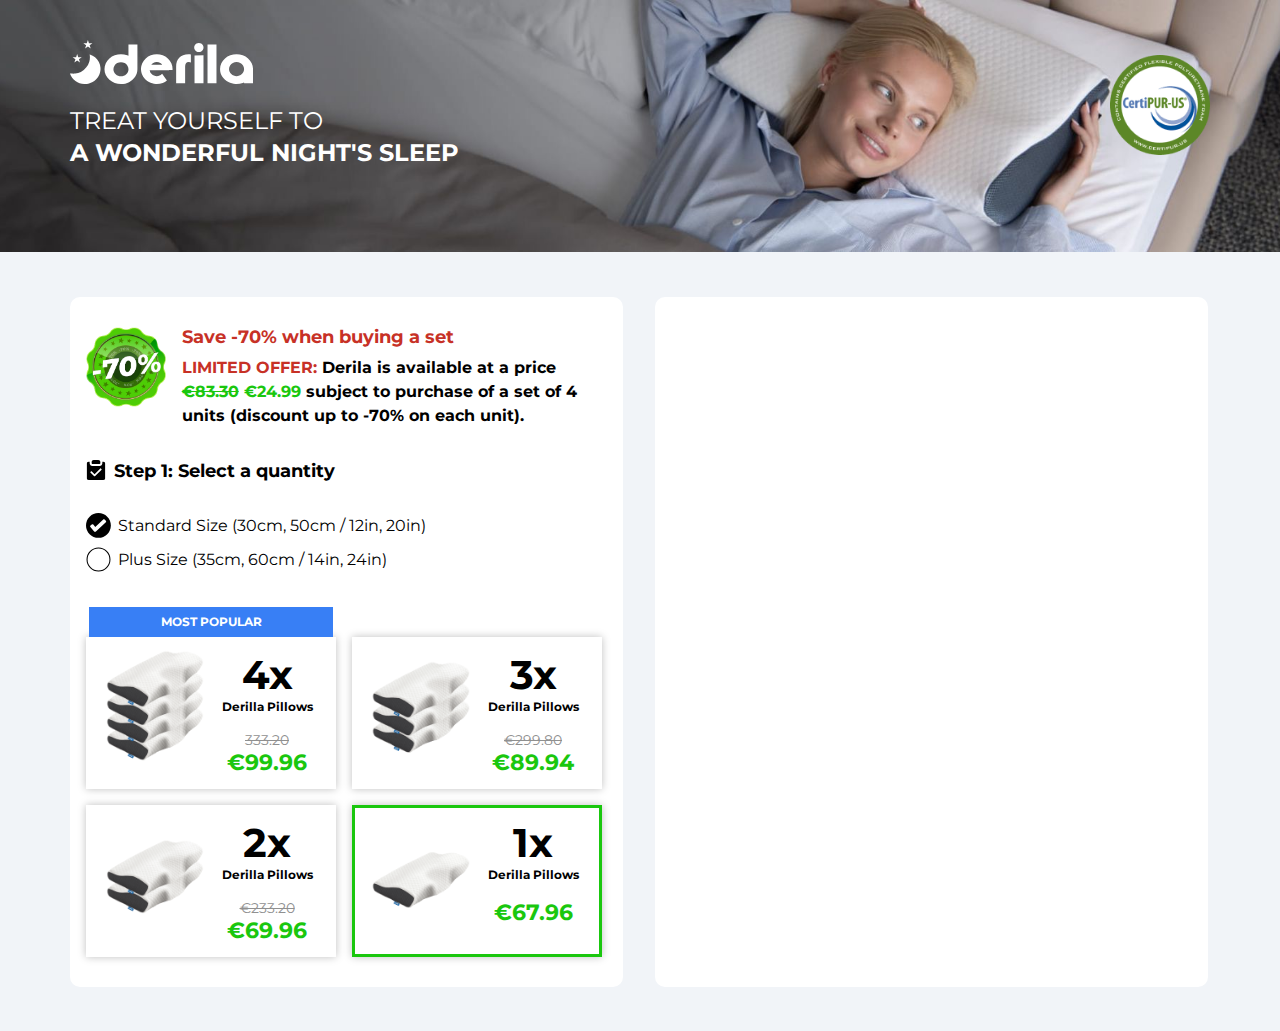
==== payment.html @ ef1ba7e4 "payment page" ====
<!DOCTYPE html>
<html lang="en">
  <head>
    <meta charset="UTF-8" />
    <meta name="viewport" content="width=device-width, initial-scale=1.0" />

    <link
      href="https://fonts.googleapis.com/css2?family=Montserrat:ital,wght@0,100..900;1,100..900&display=swap"
      rel="stylesheet"
    />
    <link rel="stylesheet" href="styles/styles.css" />
    <link rel="stylesheet" href="styles/payment.css" />

    <title>Payment</title>
  </head>
  <body>
    <header>
      <div class="container">
        <div class="payment-header">
          <div class="left">
            <a href="/"><img src="img/logo-white.svg" alt="" /></a>
            <div>TREAT YOURSELF TO</div>
            <div><strong>A WONDERFUL NIGHT'S SLEEP </strong></div>
          </div>
          <div class="right">
            <img src="img/payment/badge.png" alt="" width="100" height="100" />
          </div>
        </div>
      </div>
    </header>

    <main>
      <div class="container">
        <div class="left">
          <div class="discount">
            <img
              src="img/payment/discount-badge.png"
              alt=""
              width="80"
              height="80"
            />
            <div>
              <h4 class="text-red">Save -70% when buying a set</h4>
              <div>
                <span class="text-red">LIMITED OFFER:</span> Derila is available
                at a price
                <span class="text-green"><s>€83.30</s> €24.99</span> subject to
                purchase of a set of 4 units (discount up to -70% on each unit).
              </div>
            </div>
          </div>

          <form class="payment-form">
            <div class="step">
              <img src="img/payment/select.svg" alt="" width="20" height="20" />
              Step 1: Select a quantity
            </div>
            <div class="choose-size">
              <input type="radio" name="size" id="size1" checked />
              <label for="size1">Standard Size (30cm, 50cm / 12in, 20in)</label>
              <input type="radio" name="size" id="size2" />
              <label for="size2">Plus Size (35cm, 60cm / 14in, 24in)</label>
            </div>

            <div class="choose-qty">
              <input type="radio" name="qty" id="qty4" />
              <label for="qty4" class="qty-item">
                <div class="popular">Most popular</div>
                <img src="img/payment/4.png" alt="" />
                <div>
                  <div class="qty">4x</div>
                  <div class="name">Derilla Pillows</div>
                  <div class="old-price"><s>333.20</s></div>
                  <div class="price">€99.96</div>
                </div>
              </label>
              <input type="radio" name="qty" id="qty3" />
              <label for="qty3" class="qty-item">
                <img src="img/payment/3.png" alt="" />
                <div>
                  <div class="qty">3x</div>
                  <div class="name">Derilla Pillows</div>
                  <div class="old-price"><s>€299.80</s></div>
                  <div class="price">€89.94</div>
                </div>
              </label>
              <input type="radio" name="qty" id="qty2" />
              <label for="qty2" class="qty-item">
                <img src="img/payment/2.png" alt="" />
                <div>
                  <div class="qty">2x</div>
                  <div class="name">Derilla Pillows</div>
                  <div class="old-price"><s>€233.20</s></div>
                  <div class="price">€69.96</div>
                </div>
              </label>
              <input type="radio" name="qty" id="qty1" checked />
              <label for="qty1" class="qty-item">
                <img src="img/payment/1.png" alt="" />
                <div>
                  <div class="qty">1x</div>
                  <div class="name">Derilla Pillows</div>
                  <div class="price">€67.96</div>
                </div>
              </label>
            </div>
          </form>
        </div>
        <div class="right"></div>
      </div>
    </main>
  </body>
</html>
---- styles/styles.css ----
*{box-sizing:border-box}html,body{margin:0;padding:0;box-sizing:content-box}body{font-family:"Montserrat",sans-serif;font-optical-sizing:auto;font-weight:400;font-style:normal;overflow-x:hidden;padding:0 0 44px}.container{width:100%;margin-right:auto;margin-left:auto;padding:0 40px;max-width:1220px}h1{font-size:3rem;line-height:1.17;margin:0}h2{font-size:3rem;line-height:1.17;margin:0}h3{font-size:2rem;line-height:1.17;margin:0}h4{font-size:1.175rem;line-height:1.17;margin:0}.cta-btn{display:inline-block;font-size:1.5rem;font-weight:700;padding:.5rem 2.5rem;background-color:#4277f0;border-radius:.375rem;color:#fff;text-decoration:none;transition:all ease 200ms;text-align:center}.cta-btn:hover{transform:scale(1.05)}.cta-btn-small{padding:.5rem 3rem;font-size:1rem}.text-center{text-align:center}.header{background:#fff;padding:16px 40px 13px}.header .container{display:flex;justify-content:space-between;align-items:center}.header .logo img{width:150px;height:40px}.header .right{display:flex;align-items:center;gap:2rem}.header .flag img{width:32px}.header nav ul{list-style:none;display:flex;gap:18px}.header nav ul a{color:#000;text-decoration:none;text-transform:uppercase}.header nav ul li:last-child a{font-weight:700;text-decoration:underline}.header button{border:none;background:none}.section-1{background:url(../img/section-1/bg.jpg) center no-repeat;background-size:cover;height:800px;position:relative;z-index:2}.section-1 .cta{color:#fff;padding:5rem 0;font-weight:700;text-align:center;max-width:700px;margin:0 -40px}.section-1 .cta .stars{max-width:150px}.section-1 .cta h1{margin:.375rem 0 1.375rem}.section-1 .cta .cta-text-sm{font-size:.875rem;line-height:1.2rem}.section-1 .cta .cta-text-md{font-size:2rem}.section-1 .cta .cta-text-lg{font-size:6rem;line-height:6.2rem}.section-1 .cta .cta-btn-wrapper{display:inline-block;margin:2rem 0 1.375rem}.section-1 .channels{margin:2.725rem 0 0;padding:0 12px;color:#fff}.section-1 .channels .channels-images{display:flex;gap:1.25rem;justify-content:space-between;align-items:center}.section-1 .channels .channels-images img{max-width:128px;max-height:60px}.section-1 .channels p{margin:2.725rem auto;text-align:center}.section-2{text-align:center;padding:3.5rem;overflow:hidden}.section-2 h1,.section-2 p,.section-2 .lists{position:relative;z-index:2}.section-2 p{margin:1.5rem 0;line-height:1.5rem}.section-2 .video-wrapper{height:400px}.section-2 .video-container{width:100%;height:100%}.section-2 .video{margin:-1.5rem 0 0;position:relative;z-index:1;width:100%;height:100%;transform:scale(2.5)}.section-2 .lists{margin:1.2rem auto 0;display:flex;gap:2rem;justify-content:space-between;align-items:start;text-align:left;max-width:940px}.section-2 .lists>div{width:33.3%}.section-2 .lists ul{padding:0 0 0 1rem;line-height:1.4rem}.cta-fixed-block{position:relative;z-index:10;height:47px}.cta-fixed-block .scrollable{background:#f2f2f2;padding:.875rem 0}.cta-fixed-block .scrollable.fixed{position:fixed;z-index:10;top:0;width:100%;max-width:2000px}.cta-fixed-block .container{display:flex;gap:3rem;justify-content:space-between;align-items:center}.cta-fixed-block .logo-stars{display:flex;gap:1.825rem;align-items:center}.cta-fixed-block .logo img{width:150px;height:40px}.cta-fixed-block .stars{max-width:150px}.section-3{position:relative;z-index:2;background:url(../img/section-3/bg.jpg) center no-repeat;background-size:cover;color:#fff;padding:5rem 0}.section-3 .container{padding:0;max-width:1250px}.section-3 .opinion{width:46%;margin-left:51.5%}.section-3 .opinion h1{margin:0 0 1.875rem}.section-3 .opinion p{line-height:1.5rem;margin:0}.section-3 .link-wrapper{display:flex;align-items:center;gap:2rem}.section-3 .link-wrapper a{color:#fff;font-weight:700;text-decoration:none;text-transform:uppercase;border:1px solid #fff;border-radius:10px;padding:1rem .825rem}.section-3 .link-wrapper img{max-width:140px}.section-4{padding:5.125rem 0 5rem}.section-4 h1{text-align:center}.section-4 .no-pain{position:relative;display:grid;grid-template-columns:46% 48.5%;gap:2rem;justify-content:space-between;align-items:center;margin:2.375rem 0 0}.section-4 .no-pain>div{position:relative;z-index:2}.section-4 .no-pain .bg-number{max-width:350px;position:absolute;z-index:1;top:0;left:-11%}.section-4 .no-pain h2{margin:0 0 1.5rem;max-width:500px}.section-4 .no-pain p{margin:0 0 1.5rem;line-height:1.5rem}.section-4 .no-pain img{max-width:100%;height:auto}.section-5{position:relative;z-index:2;background:url(../img/section-5/bg.jpg) center no-repeat;background-size:cover;padding:4.875rem 0 0}.section-5 .sleep-score{position:relative;display:grid;gap:2rem;grid-template-columns:55% 45%}.section-5 .sleep-score .bg-number{max-width:350px;position:absolute;z-index:1;top:0;left:-11%}.section-5 .sleep-score .text{align-self:center}.section-5 .sleep-score .text h2{max-width:400px;margin:2rem 0}.section-5 .sleep-score .text p{max-width:550px;margin:0 0 2rem;line-height:1.5rem}.section-5 .phone{position:relative;max-width:421px}.section-5 .phone .score{position:absolute;top:34.5%;left:50%;transform:translateX(-53%);font-size:5rem;font-weight:700;color:#fff}.section-5 .phone img{display:block;max-width:421px}.section-6{padding:2.5rem 0 1.625rem}.section-6 h2{text-align:center;margin:0 0 2.5rem}.section-6 .pillows{position:relative;display:grid;grid-template-columns:50% 50%;gap:1.5rem}.section-6 .pillows .bg-number{max-width:350px;position:absolute;z-index:1;top:0;left:-11%}.section-6 .pillows h4{margin:1rem 0 0}.section-6 .pillows p{line-height:1.5rem}.section-6 .pillows img{max-width:97%;height:auto}.section-7{padding:2.5rem 0 4.325rem;background-color:#f2f2f2}.section-7 .positions{position:relative}.section-7 .positions .bg-number{max-width:350px;position:absolute;z-index:1;top:0;right:-5.5%}.section-7 .positions .grid{display:flex;justify-content:space-between;gap:5.475rem;align-items:center}.section-7 .positions .grid .photos{display:grid;grid-template-columns:50% 50%;gap:1rem;text-align:center;padding:2.4rem 0 0}.section-7 .positions .grid .photos img{max-width:100%;height:auto}.section-7 .positions .grid .photos strong{display:block;margin:.875rem 0}.section-7 .positions .grid .text h2{margin:2rem 0}.section-7 .positions .grid .text p{line-height:1.5rem;max-width:500px;margin:0 0 2rem}.section-8{padding:2.725rem 0 4.875rem}.section-8 h1{text-align:center}.section-8 .no-pain{position:relative;display:grid;grid-template-columns:46% 48.5%;gap:2rem;justify-content:space-between;align-items:center;margin:2.375rem 0 0}.section-8 .no-pain>div{position:relative;z-index:2}.section-8 .no-pain .bg-number{max-width:350px;position:absolute;z-index:1;top:0;left:-11%}.section-8 .no-pain h2{margin:1rem 0 1.5rem;max-width:500px}.section-8 .no-pain p{margin:0 0 1.5rem;line-height:1.5rem}.section-8 .no-pain img{max-width:100%;height:auto}.section-9{background:url(../img/section-9/bg.jpg) center no-repeat;background-size:cover;padding:5rem 0 6rem;color:#fff}.section-9 .standart{max-width:550px}.section-9 .standart h2{margin:0 0 1.5rem}.section-9 .standart p{margin:0 0 1.5rem;line-height:1.5rem}.section-10{padding:5rem 0 7.5rem}.section-10 .sizes{display:grid;gap:2rem;grid-template-columns:49.5% 50.5%}.section-10 .sizes h2{margin:0 0 1.5rem}.section-10 .sizes p{line-height:1.5rem;max-width:520px;margin:0 0 1.4rem}.section-10 .sizes .sizes-img{position:relative}.section-10 .sizes .sizes-img .img-container{position:absolute;padding:0 0 3rem}.section-10 .sizes .sizes-img label{position:absolute;bottom:-2.3rem;left:0;z-index:2;border:1px solid #d4d4d4;color:#d4d4d4;padding:.625rem 1rem;width:47%;text-align:center;cursor:pointer;border-radius:.5rem;transition:all ease-in 100ms}.section-10 .sizes .sizes-img label.size2{left:auto;right:0}.section-10 .sizes .sizes-img img{display:none;max-width:90%;height:auto}.section-10 .sizes .sizes-img input{display:none}.section-10 .sizes .sizes-img input:checked+img{display:block}.section-10 .sizes .sizes-img input:is(#size1):checked~label:is(.size1),.section-10 .sizes .sizes-img input:is(#size2):checked~label:is(.size2){background-color:#d4d4d4;color:#000;font-weight:700}.section-11{padding:2.5rem 0 2.375rem;background-color:#f2f2f2}.section-11 h2{text-align:center;margin:0 0 1.5rem}.section-11 .video{float:none;clear:both;width:100%;position:relative;padding-bottom:56.25%;padding-top:25px;height:0}.section-11 .video iframe{position:absolute;top:0;left:0;width:100%;height:100%}.section-12{padding:2.5rem;background:url(../img/section-12/bg.jpg) center no-repeat;background-size:cover;color:#fff;height:495px;overflow:hidden}.section-12 .tiktok{display:grid;grid-template-columns:48.5% 50%;gap:2rem}.section-12 .tiktok .tiktok-video{position:relative;height:100%}.section-12 .tiktok .tiktok-video .phone-img{position:absolute;z-index:3;top:0;left:50%;transform:translateX(-50%);width:300px}.section-12 .tiktok .tiktok-video .screen-icons{position:absolute;z-index:3;top:50px;left:50%;transform:translateX(-50%);width:250px}.section-12 .tiktok .tiktok-video .video{position:absolute;z-index:2;top:15px;left:50%;transform:translateX(-50%);width:300px;overflow:hidden;border-radius:3rem}.section-12 .tiktok .tiktok-video .video video{width:100%}.section-12 .tiktok .text h3{margin:0 0 1.5rem}.section-12 .tiktok .text p{max-width:550px;margin:0 0 1.625rem;line-height:1.5rem}.section-12 .tiktok .text img{max-width:250px;margin:2.5rem 0 1.5rem}.section-13{padding:5rem}.section-13 h2{text-align:center}.section-13 .bars{max-width:1018px;margin:1rem auto}.section-13 .bar{display:flex;justify-content:space-between;gap:2rem;width:100%}.section-13 .bar .name{width:100px;padding-top:3px}.section-13 .bar .value{width:40px;text-align:right;padding-top:4px}.section-13 .bar-wrapper{width:100%;height:27px;background-color:#f2f2f5;margin:0 0 1.0625rem}.section-13 .bar-wrapper .bar-inner1{background-color:#00b67a;width:74%;height:100%}.section-13 .bar-wrapper .bar-inner2{background-color:#89cc41;width:23%;height:100%}.section-13 .bar-wrapper .bar-inner3{background-color:#b9b9b9;width:3%;height:100%}.section-13 .reviews{display:flex;flex-wrap:wrap;gap:1rem;margin:1.5rem 0 0}.section-13 .review{background-color:#f2f2f2;padding:1rem;width:calc(33.33% - 3rem)}.section-13 .review .verified{background:url(../img/verified.svg) left center no-repeat;padding:0 0 0 1.5rem;color:#1ac70e;margin:.8rem 0}.section-13 .review img{max-width:100%;height:auto}.section-13 .review .stars img{max-width:120px}.section-13 .cta{text-align:center;margin:2.5rem 0 0}.section-14{padding:2.5rem 0 3.5rem;background-color:#f2f2f2}.section-14 h3{text-align:center}.section-14 .faq{margin:2.625rem 0 0;border-top:1px solid #e7e7e7}.section-14 .faq .item{position:relative;padding:1.25rem 0;border-bottom:1px solid #e7e7e7}.section-14 .faq .item .icon{position:absolute;left:.5rem;top:1.4rem;transition:all ease-in 100ms}.section-14 .faq .item label{padding:0 0 0 2.5rem;font-size:1.125rem;line-height:1.45;font-weight:700;cursor:pointer}.section-14 .faq .item input{display:none}.section-14 .faq .item p{padding:0 0 0 2.5rem;display:none;line-height:1.5rem}.section-14 .faq .item input:checked~p{display:block}.section-14 .faq .item input:checked~.icon{transform:rotate(-180deg)}.section-15{background:url(../img/section-15/bg.jpg) center no-repeat;background-size:cover;padding:11rem 0 11.625rem;color:#fff}.section-15 h2{margin:0 0 2rem}footer{background-color:#393939;color:#fff;padding:1.75rem 0}footer .navs{display:flex;justify-content:space-between;gap:2rem;margin:1.625rem 0 0;max-width:1040px}footer .navs>div{width:25%}footer .navs h4{text-transform:uppercase;font-size:1rem}footer .navs ul{list-style:none;margin:1rem 0;padding:0}footer .navs ul a{color:#fff;opacity:.5;text-decoration:none;line-height:1.725rem}footer .navs .contacts{margin:.5rem 0;color:#fff;opacity:.5;line-height:2rem}footer .navs .contacts a{color:#fff;text-decoration:none}footer .navs .contacts svg{width:24px;display:inline-block;position:relative;top:7px;margin:0 5px 0 0}.copyright{display:flex;justify-content:space-between;align-items:center;gap:12rem;padding:1rem 0}.copyright>div{width:50%}.copyright .logos{display:flex;align-items:center;gap:1rem}.copyright img{display:inline-block;max-width:60px}.floating-banner{visibility:hidden;position:fixed;z-index:10;bottom:0;left:0;right:0;background-color:#f2f2f2;width:100%;height:44px;color:#051931}.floating-banner.shown{visibility:visible}.floating-banner .container{display:flex;justify-content:center;align-items:center;gap:.5rem;height:100%}.floating-banner .timer{font-weight:700;background:#ff8a00;border-radius:.2rem;padding:.2rem .4rem;color:#fff}.cta-fixed-block,section,footer{width:100vw;max-width:2000px;margin:0 auto}.show-mobile{display:none}@media(max-width: 1140px){.container{max-width:100%;padding:0}.cta-fixed-block .scrollable,footer,section{padding-left:20px !important;padding-right:20px !important}section{overflow-x:hidden}}@media(max-width: 1024px){.section-13 .review{width:calc(33.33% - 1rem)}.section-4 .bg-number,.section-5 .bg-number,.section-6 .bg-number,.section-8 .bg-number,.section-7 .bg-number{left:0 !important;top:0 !important;max-width:100px !important}.section-6 .bg-number{top:-110px !important}.show-mobile.hidden{display:none}}@media(max-width: 1023px){.container{max-width:720px}.section-1{height:730px}.section-1 .cta{margin:0 auto;padding:5rem 0 0}.section-1 .channels .channels-images img{max-width:70px;height:auto}.section-1 .carousel-images .slick-slide{display:flex;align-items:center;justify-content:center;text-align:center;padding:0 2rem}.section-1 .carousel-images img{margin:0 auto;max-height:50px;max-width:100%}.section-2 .video-wrapper{height:300px}.section-3{background-position:35% center}.section-3 .link-wrapper{margin:2rem 0 0;flex-direction:column}.section-4 .no-pain{align-items:flex-start}.section-5 .sleep-score{grid-template-columns:50% 50%}.section-5 .phone img{max-width:350px}.section-5 .phone .score{font-size:4rem;left:48%}.section-7 .positions .grid{align-items:flex-start}.section-7 .positions .grid .photos{max-width:40%}.section-8 .no-pain{align-items:flex-start}.section-10 .sizes .sizes-img label{width:48%}.section-10 .sizes h2,.section-10 .sizes p{max-width:320px}.section-12{height:600px}.section-13 .bars{max-width:600px}footer .navs{display:grid;grid-template-columns:50% 50%}footer .navs>div{width:60%}.copyright{gap:0}.hide-mobile{display:none !important}.show-mobile{display:block}nav.show-mobile ul{margin:3rem 0 1rem;text-align:center;flex-direction:column}.mobile-menu{height:0;overflow:hidden;transition:all ease-in 200ms}.read-more,.mobile-menu-button{cursor:pointer}input.mobileMenuTrigger{display:none}input.mobileMenuTrigger:checked+.mobile-menu{height:150px}.section-7 .show-mobile,.floating-banner .show-mobile{display:none}}@media(max-width: 767px){.show-mobile.hidden{display:block}h1{font-size:2.5rem}h2{font-size:2rem}.header .logo img{max-width:105px}.section-1{height:auto;background-image:url(../img/section-1/bg-mobile.webp);background-position:top center}.section-1 .cta{padding:1.25rem 0 0}.section-1 .cta h1{font-size:1.8rem !important;margin-bottom:10rem}.section-1 .channels .channels-images{flex-wrap:wrap}.section-1 .carousel-images .slick-slide{display:flex;align-items:center;justify-content:center;text-align:center;padding:0 2rem}.section-1 .carousel-images img{margin:0 auto;max-height:50px;max-width:100%}.section-1 .channels p{margin:1rem 0 2rem}.cta-fixed-block{display:none}.section-2 .video-wrapper{height:160px}.section-2 .lists{flex-direction:column}.section-2 .lists>div{width:100%}.section-2 .lists strong{font-size:1.3rem;text-align:center;display:block}.section-2 li{list-style:none}.section-2 li::before{content:"";display:inline-block;height:19px;width:18px;background-image:url(../img/list.svg);margin:0 .5rem 0 0;position:relative;top:4px}.section-3{background-image:url(../img/section-3/bg-mobile.jpg);background-position:30% top;padding:3rem 0}.section-3 .opinion{margin:0;width:100%}.section-3 .opinion .top-img{display:flex;justify-content:flex-end;margin:0 0 2rem}.section-3 .opinion .top-img img{max-width:150px}.section-3 h1{text-align:center}.section-4{padding:3rem 0;position:relative}.section-4 .bg-number{margin:35px 20px}.section-4 .no-pain{position:static;display:flex;flex-direction:column-reverse}.section-5{padding:3rem 0 0}.section-5 .sleep-score{display:flex;flex-direction:column}.section-5 .sleep-score .text h2{text-align:center;margin-top:.5rem;font-size:2.5rem}.section-5 .phone{display:flex;justify-content:center}.section-5 label{font-weight:600}.section-5 .readmore-p,.section-5 input[type=checkbox],.section-5 input:checked~label{display:none}.section-5 input:checked~.readmore-p{display:block}.section-6 .pillows{display:flex;flex-direction:column}.section-7 .positions .grid{flex-direction:column-reverse;gap:0}.section-7 .positions .grid .photos{display:block;max-width:100%}.section-7 .positions .grid a.show-mobile{margin:2rem auto -2rem}.section-8{padding:1rem 0 3rem}.section-8 .no-pain{display:flex;flex-direction:column}.section-8 label{font-weight:600}.section-8 .readmore-p,.section-8 input[type=checkbox],.section-8 input:checked~label{display:none}.section-8 input:checked~.readmore-p{display:block}.section-9,.section-10,.section-13{padding:3rem 0}.section-9{background-image:url(../img/section-9/bg-mobile.jpg);background-position:top center}.section-9 h2{font-size:2.4rem;text-align:center;margin:0 0 15rem !important}.section-9 label{font-weight:600}.section-9 .readmore-p,.section-9 input[type=checkbox],.section-9 input:checked~label{display:none}.section-9 input:checked~.readmore-p{display:block}.section-10 h2{margin:0 0 2rem}.section-10 .sizes{grid-template-columns:100%}.section-10 .sizes .sizes-img{height:350px}.section-10 .sizes .sizes-img label{width:100%}.section-10 .sizes .sizes-img .size2{bottom:-6rem}.section-10 .sizes h2,.section-10 .sizes p{max-width:100%}.section-12{padding:3rem 0 6rem;height:1200px}.section-12 .tiktok{display:flex;flex-direction:column-reverse;gap:2rem}.section-12 .tiktok .btn-mobile{position:absolute;top:650px;left:0;right:0}.section-12 .text{text-align:center}.section-13 .bar .name{width:140px}.section-13 .review{width:100%;display:none}.section-13 label{background:#00b67a;padding:.5rem 3rem;margin:1rem auto 0;color:#fff;border-radius:.3rem;font-weight:700;text-transform:uppercase}.section-13 .review:nth-child(1),.section-13 .review:nth-child(2),.section-13 .review:nth-child(3){display:block}.section-13 input:checked~label{display:none}.section-13 input:checked~.review{display:block}.section-14 .faq .item label{display:block}.section-15{padding:16rem 0 2rem;text-align:center;background:url(../img/section-15/bg-mobile.jpg) center top 35% no-repeat;background-size:cover}.section-15 h2{font-size:2.3rem}footer .container{padding:0 40px}footer .navs{grid-template-columns:100%}footer .navs>div{width:100%}.footer-logo{display:block;padding:2rem 0;text-align:center;border-bottom:1px solid #d4d4d4}.copyright{display:block;text-align:center}.copyright>div{width:100%;margin:1rem 0}.section-7 .show-mobile,.floating-banner .show-mobile{display:block;max-width:220px;margin:0 auto}.floating-banner{padding:.5rem 2rem 0;height:80px;font-size:11px;text-align:center}.floating-banner .container{height:40px}}
---- styles/payment.css ----
body{background-color:#f1f4f8}header{background:url(../img/payment/bg-desktop.jpg) center no-repeat;background-size:cover;padding:2rem 0 4.425rem}.text-red{color:#c73126}.text-green{color:#1ac70e}.payment-header{display:flex;justify-content:space-between;align-items:center;color:#fff;font-size:1.5rem;line-height:1.5rem}.payment-header div{margin:.5rem 0}.payment-header div .right{align-self:flex-end}.payment-header a{display:block;margin:0 0 1.25rem}.payment-header a img{width:183px;height:45px}main{margin:2.825rem 0 0}main .container{display:grid;grid-template-columns:48.5% 48.5%;gap:2rem}main .left,main .right{background-color:#fff;border-radius:10px;padding:1.875rem 1rem}main .discount{display:flex;gap:1rem;font-weight:bold;line-height:1.5rem;margin:0 0 2rem}main .discount h4{font-size:1.1rem;margin:0 0 .5rem}main .payment-form .step{display:flex;gap:.5rem;align-items:center;margin:0 0 2rem;font-size:1.1rem;font-weight:bold}main .payment-form .choose-size{margin:0 0 1rem}main .payment-form .choose-size input[type=radio]{display:none}main .payment-form .choose-size label{display:block;background:url("../img/payment/radio-unchecked.svg") left center no-repeat;background-size:25px 25px;padding-left:2rem;line-height:26px;margin:.5rem 0;font-size:1rem;cursor:pointer}main .payment-form .choose-size input:checked+label{background:url("../img/payment/radio-checked.svg") left center no-repeat;background-size:25px 25px}main .payment-form .choose-qty{margin:4rem 0 0;display:grid;grid-template-columns:48% 48%;gap:1rem}main .payment-form .choose-qty .qty-item{box-shadow:0 0 8px rgba(0,0,0,.25);border:3px solid #fff;cursor:pointer;display:grid;grid-template-columns:50% 50%;text-align:center;font-weight:bold;font-size:12px;padding:.625rem;position:relative}main .payment-form .choose-qty .qty-item img{max-width:100%;height:auto}main .payment-form .choose-qty .qty-item .qty{font-size:40px}main .payment-form .choose-qty .qty-item .name{height:2rem}main .payment-form .choose-qty .qty-item .old-price{font-size:14px;color:#909090;font-weight:normal}main .payment-form .choose-qty .qty-item .price{font-size:22px;color:#1ac70e}main .payment-form .choose-qty .qty-item .popular{background:#387ff5;color:#fff;font-weight:bold;position:absolute;top:-33px;width:100%;height:30px;line-height:30px;text-transform:uppercase}main .payment-form .choose-qty input[type=radio]{display:none}main .payment-form .choose-qty input:checked+label{border:3px solid #1ac70e}@media(max-width: 1140px){.container{max-width:100%;padding:0 40px}}@media(max-width: 1023px){.container{padding:0 20px}main .container{grid-template-columns:100%}}@media(max-width: 767px){main .container{grid-template-columns:100%}main .payment-form .choose-qty{grid-template-columns:100%}header{height:425px;background-position:left 60% center}.payment-header a{margin:0 0 5rem}}
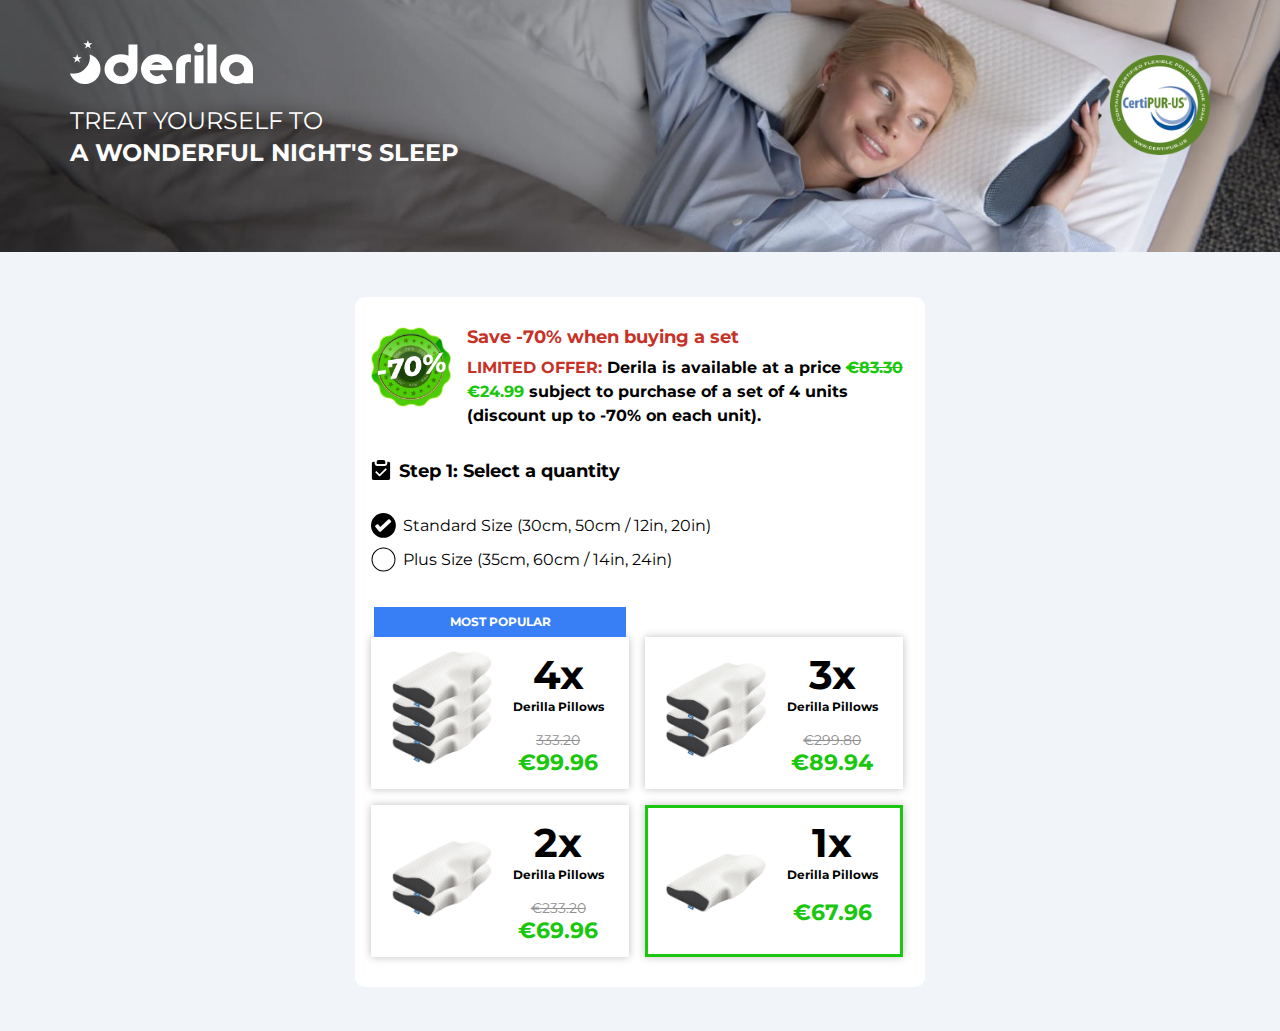
==== commit 7a993060: "remove right block" ====
--- a/payment.html
+++ b/payment.html
@@ -106,7 +106,6 @@
             </div>
           </form>
         </div>
-        <div class="right"></div>
       </div>
     </main>
   </body>
--- a/styles/payment.css
+++ b/styles/payment.css
@@ -1 +1 @@
-body{background-color:#f1f4f8}header{background:url(../img/payment/bg-desktop.jpg) center no-repeat;background-size:cover;padding:2rem 0 4.425rem}.text-red{color:#c73126}.text-green{color:#1ac70e}.payment-header{display:flex;justify-content:space-between;align-items:center;color:#fff;font-size:1.5rem;line-height:1.5rem}.payment-header div{margin:.5rem 0}.payment-header div .right{align-self:flex-end}.payment-header a{display:block;margin:0 0 1.25rem}.payment-header a img{width:183px;height:45px}main{margin:2.825rem 0 0}main .container{display:grid;grid-template-columns:48.5% 48.5%;gap:2rem}main .left,main .right{background-color:#fff;border-radius:10px;padding:1.875rem 1rem}main .discount{display:flex;gap:1rem;font-weight:bold;line-height:1.5rem;margin:0 0 2rem}main .discount h4{font-size:1.1rem;margin:0 0 .5rem}main .payment-form .step{display:flex;gap:.5rem;align-items:center;margin:0 0 2rem;font-size:1.1rem;font-weight:bold}main .payment-form .choose-size{margin:0 0 1rem}main .payment-form .choose-size input[type=radio]{display:none}main .payment-form .choose-size label{display:block;background:url("../img/payment/radio-unchecked.svg") left center no-repeat;background-size:25px 25px;padding-left:2rem;line-height:26px;margin:.5rem 0;font-size:1rem;cursor:pointer}main .payment-form .choose-size input:checked+label{background:url("../img/payment/radio-checked.svg") left center no-repeat;background-size:25px 25px}main .payment-form .choose-qty{margin:4rem 0 0;display:grid;grid-template-columns:48% 48%;gap:1rem}main .payment-form .choose-qty .qty-item{box-shadow:0 0 8px rgba(0,0,0,.25);border:3px solid #fff;cursor:pointer;display:grid;grid-template-columns:50% 50%;text-align:center;font-weight:bold;font-size:12px;padding:.625rem;position:relative}main .payment-form .choose-qty .qty-item img{max-width:100%;height:auto}main .payment-form .choose-qty .qty-item .qty{font-size:40px}main .payment-form .choose-qty .qty-item .name{height:2rem}main .payment-form .choose-qty .qty-item .old-price{font-size:14px;color:#909090;font-weight:normal}main .payment-form .choose-qty .qty-item .price{font-size:22px;color:#1ac70e}main .payment-form .choose-qty .qty-item .popular{background:#387ff5;color:#fff;font-weight:bold;position:absolute;top:-33px;width:100%;height:30px;line-height:30px;text-transform:uppercase}main .payment-form .choose-qty input[type=radio]{display:none}main .payment-form .choose-qty input:checked+label{border:3px solid #1ac70e}@media(max-width: 1140px){.container{max-width:100%;padding:0 40px}}@media(max-width: 1023px){.container{padding:0 20px}main .container{grid-template-columns:100%}}@media(max-width: 767px){main .container{grid-template-columns:100%}main .payment-form .choose-qty{grid-template-columns:100%}header{height:425px;background-position:left 60% center}.payment-header a{margin:0 0 5rem}}+body{background-color:#f1f4f8}header{background:url(../img/payment/bg-desktop.jpg) center no-repeat;background-size:cover;padding:2rem 0 4.425rem}.text-red{color:#c73126}.text-green{color:#1ac70e}.payment-header{display:flex;justify-content:space-between;align-items:center;color:#fff;font-size:1.5rem;line-height:1.5rem}.payment-header div{margin:.5rem 0}.payment-header div .right{align-self:flex-end}.payment-header a{display:block;margin:0 0 1.25rem}.payment-header a img{width:183px;height:45px}main{margin:2.825rem 0 0}main .container{display:flex;justify-content:center}main .left{width:50%;background-color:#fff;border-radius:10px;padding:1.875rem 1rem}main .discount{display:flex;gap:1rem;font-weight:bold;line-height:1.5rem;margin:0 0 2rem}main .discount h4{font-size:1.1rem;margin:0 0 .5rem}main .payment-form .step{display:flex;gap:.5rem;align-items:center;margin:0 0 2rem;font-size:1.1rem;font-weight:bold}main .payment-form .choose-size{margin:0 0 1rem}main .payment-form .choose-size input[type=radio]{display:none}main .payment-form .choose-size label{display:block;background:url("../img/payment/radio-unchecked.svg") left center no-repeat;background-size:25px 25px;padding-left:2rem;line-height:26px;margin:.5rem 0;font-size:1rem;cursor:pointer}main .payment-form .choose-size input:checked+label{background:url("../img/payment/radio-checked.svg") left center no-repeat;background-size:25px 25px}main .payment-form .choose-qty{margin:4rem 0 0;display:grid;grid-template-columns:48% 48%;gap:1rem}main .payment-form .choose-qty .qty-item{box-shadow:0 0 8px rgba(0,0,0,.25);border:3px solid #fff;cursor:pointer;display:grid;grid-template-columns:50% 50%;text-align:center;font-weight:bold;font-size:12px;padding:.625rem;position:relative}main .payment-form .choose-qty .qty-item img{max-width:100%;height:auto}main .payment-form .choose-qty .qty-item .qty{font-size:40px}main .payment-form .choose-qty .qty-item .name{height:2rem}main .payment-form .choose-qty .qty-item .old-price{font-size:14px;color:#909090;font-weight:normal}main .payment-form .choose-qty .qty-item .price{font-size:22px;color:#1ac70e}main .payment-form .choose-qty .qty-item .popular{background:#387ff5;color:#fff;font-weight:bold;position:absolute;top:-33px;width:100%;height:30px;line-height:30px;text-transform:uppercase}main .payment-form .choose-qty input[type=radio]{display:none}main .payment-form .choose-qty input:checked+label{border:3px solid #1ac70e}@media(max-width: 1140px){.container{max-width:100%;padding:0 40px}}@media(max-width: 1023px){.container{padding:0 20px}main .container .left{width:100%}}@media(max-width: 767px){main .container{grid-template-columns:100%}main .payment-form .choose-qty{grid-template-columns:100%}header{height:425px;background-position:left 60% center}.payment-header a{margin:0 0 5rem}}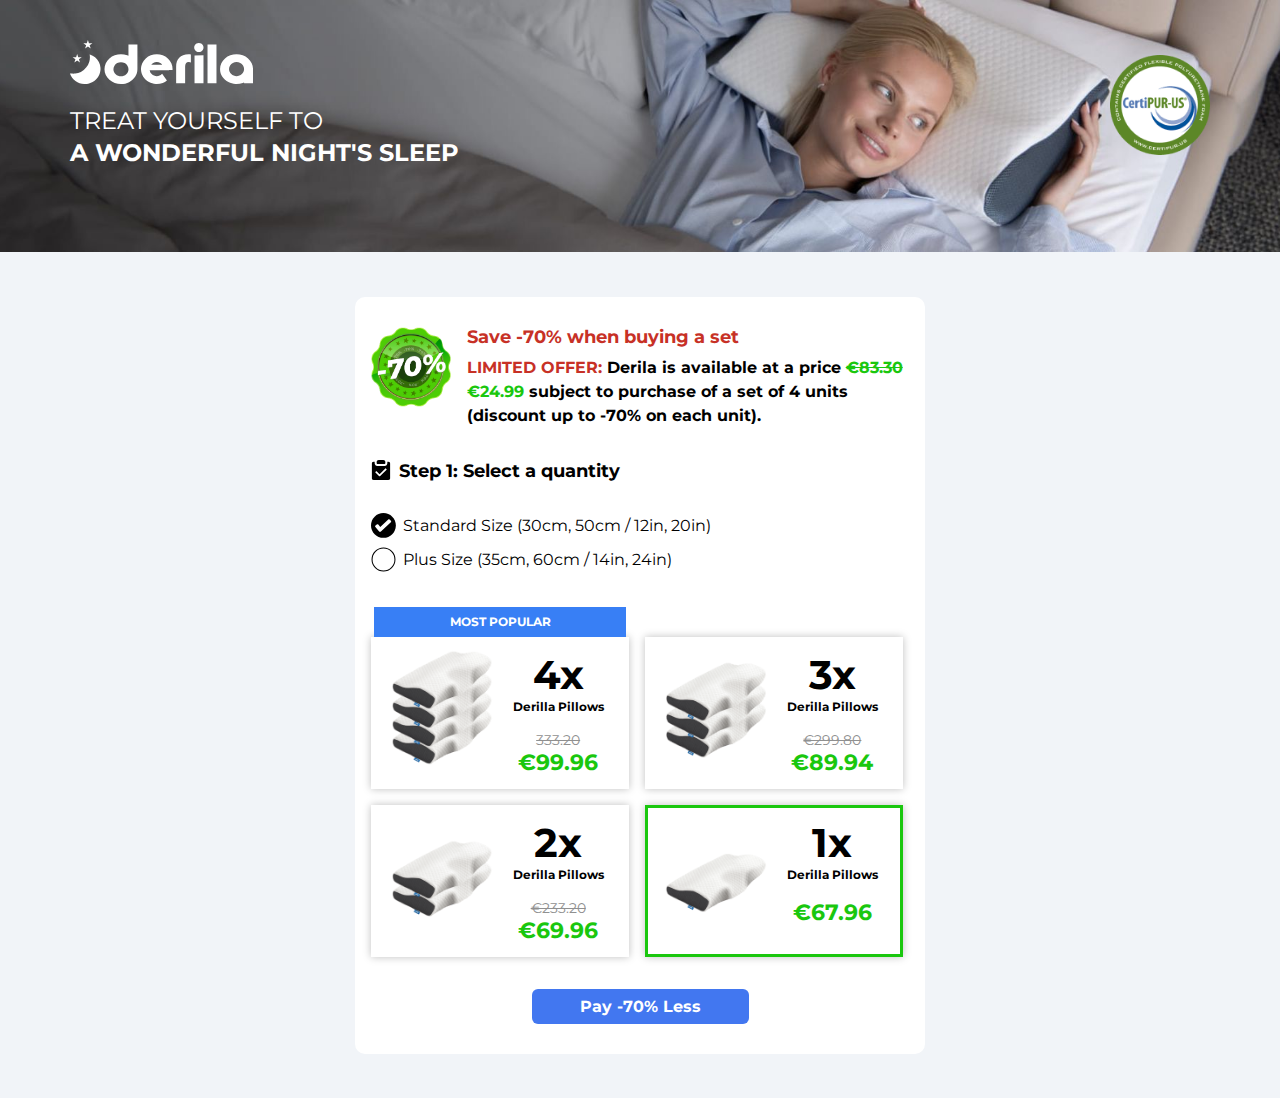
==== commit 40fefbb6: "add btn" ====
--- a/payment.html
+++ b/payment.html
@@ -104,6 +104,10 @@
                 </div>
               </label>
             </div>
+
+            <div class="text-center">
+              <a href="#" class="cta-btn cta-btn-small">Pay -70% Less</a>
+            </div>
           </form>
         </div>
       </div>
--- a/styles/payment.css
+++ b/styles/payment.css
@@ -1 +1 @@
-body{background-color:#f1f4f8}header{background:url(../img/payment/bg-desktop.jpg) center no-repeat;background-size:cover;padding:2rem 0 4.425rem}.text-red{color:#c73126}.text-green{color:#1ac70e}.payment-header{display:flex;justify-content:space-between;align-items:center;color:#fff;font-size:1.5rem;line-height:1.5rem}.payment-header div{margin:.5rem 0}.payment-header div .right{align-self:flex-end}.payment-header a{display:block;margin:0 0 1.25rem}.payment-header a img{width:183px;height:45px}main{margin:2.825rem 0 0}main .container{display:flex;justify-content:center}main .left{width:50%;background-color:#fff;border-radius:10px;padding:1.875rem 1rem}main .discount{display:flex;gap:1rem;font-weight:bold;line-height:1.5rem;margin:0 0 2rem}main .discount h4{font-size:1.1rem;margin:0 0 .5rem}main .payment-form .step{display:flex;gap:.5rem;align-items:center;margin:0 0 2rem;font-size:1.1rem;font-weight:bold}main .payment-form .choose-size{margin:0 0 1rem}main .payment-form .choose-size input[type=radio]{display:none}main .payment-form .choose-size label{display:block;background:url("../img/payment/radio-unchecked.svg") left center no-repeat;background-size:25px 25px;padding-left:2rem;line-height:26px;margin:.5rem 0;font-size:1rem;cursor:pointer}main .payment-form .choose-size input:checked+label{background:url("../img/payment/radio-checked.svg") left center no-repeat;background-size:25px 25px}main .payment-form .choose-qty{margin:4rem 0 0;display:grid;grid-template-columns:48% 48%;gap:1rem}main .payment-form .choose-qty .qty-item{box-shadow:0 0 8px rgba(0,0,0,.25);border:3px solid #fff;cursor:pointer;display:grid;grid-template-columns:50% 50%;text-align:center;font-weight:bold;font-size:12px;padding:.625rem;position:relative}main .payment-form .choose-qty .qty-item img{max-width:100%;height:auto}main .payment-form .choose-qty .qty-item .qty{font-size:40px}main .payment-form .choose-qty .qty-item .name{height:2rem}main .payment-form .choose-qty .qty-item .old-price{font-size:14px;color:#909090;font-weight:normal}main .payment-form .choose-qty .qty-item .price{font-size:22px;color:#1ac70e}main .payment-form .choose-qty .qty-item .popular{background:#387ff5;color:#fff;font-weight:bold;position:absolute;top:-33px;width:100%;height:30px;line-height:30px;text-transform:uppercase}main .payment-form .choose-qty input[type=radio]{display:none}main .payment-form .choose-qty input:checked+label{border:3px solid #1ac70e}@media(max-width: 1140px){.container{max-width:100%;padding:0 40px}}@media(max-width: 1023px){.container{padding:0 20px}main .container .left{width:100%}}@media(max-width: 767px){main .container{grid-template-columns:100%}main .payment-form .choose-qty{grid-template-columns:100%}header{height:425px;background-position:left 60% center}.payment-header a{margin:0 0 5rem}}+body{background-color:#f1f4f8}header{background:url(../img/payment/bg-desktop.jpg) center no-repeat;background-size:cover;padding:2rem 0 4.425rem}.text-red{color:#c73126}.text-green{color:#1ac70e}.payment-header{display:flex;justify-content:space-between;align-items:center;color:#fff;font-size:1.5rem;line-height:1.5rem}.payment-header div{margin:.5rem 0}.payment-header div .right{align-self:flex-end}.payment-header a{display:block;margin:0 0 1.25rem}.payment-header a img{width:183px;height:45px}main{margin:2.825rem 0 0}main .container{display:flex;justify-content:center}main .left{width:50%;background-color:#fff;border-radius:10px;padding:1.875rem 1rem}main .discount{display:flex;gap:1rem;font-weight:bold;line-height:1.5rem;margin:0 0 2rem}main .discount h4{font-size:1.1rem;margin:0 0 .5rem}main .payment-form .step{display:flex;gap:.5rem;align-items:center;margin:0 0 2rem;font-size:1.1rem;font-weight:bold}main .payment-form .choose-size{margin:0 0 1rem}main .payment-form .choose-size input[type=radio]{display:none}main .payment-form .choose-size label{display:block;background:url("../img/payment/radio-unchecked.svg") left center no-repeat;background-size:25px 25px;padding-left:2rem;line-height:26px;margin:.5rem 0;font-size:1rem;cursor:pointer}main .payment-form .choose-size input:checked+label{background:url("../img/payment/radio-checked.svg") left center no-repeat;background-size:25px 25px}main .payment-form .choose-qty{margin:4rem 0 2rem;display:grid;grid-template-columns:48% 48%;gap:1rem}main .payment-form .choose-qty .qty-item{box-shadow:0 0 8px rgba(0,0,0,.25);border:3px solid #fff;cursor:pointer;display:grid;grid-template-columns:50% 50%;text-align:center;font-weight:bold;font-size:12px;padding:.625rem;position:relative}main .payment-form .choose-qty .qty-item img{max-width:100%;height:auto}main .payment-form .choose-qty .qty-item .qty{font-size:40px}main .payment-form .choose-qty .qty-item .name{height:2rem}main .payment-form .choose-qty .qty-item .old-price{font-size:14px;color:#909090;font-weight:normal}main .payment-form .choose-qty .qty-item .price{font-size:22px;color:#1ac70e}main .payment-form .choose-qty .qty-item .popular{background:#387ff5;color:#fff;font-weight:bold;position:absolute;top:-33px;width:100%;height:30px;line-height:30px;text-transform:uppercase}main .payment-form .choose-qty input[type=radio]{display:none}main .payment-form .choose-qty input:checked+label{border:3px solid #1ac70e}@media(max-width: 1140px){.container{max-width:100%;padding:0 40px}}@media(max-width: 1023px){.container{padding:0 20px}main .container .left{width:100%}}@media(max-width: 767px){main .container{grid-template-columns:100%}main .payment-form .choose-qty{grid-template-columns:100%}header{height:425px;background-position:left 60% center}.payment-header a{margin:0 0 5rem}}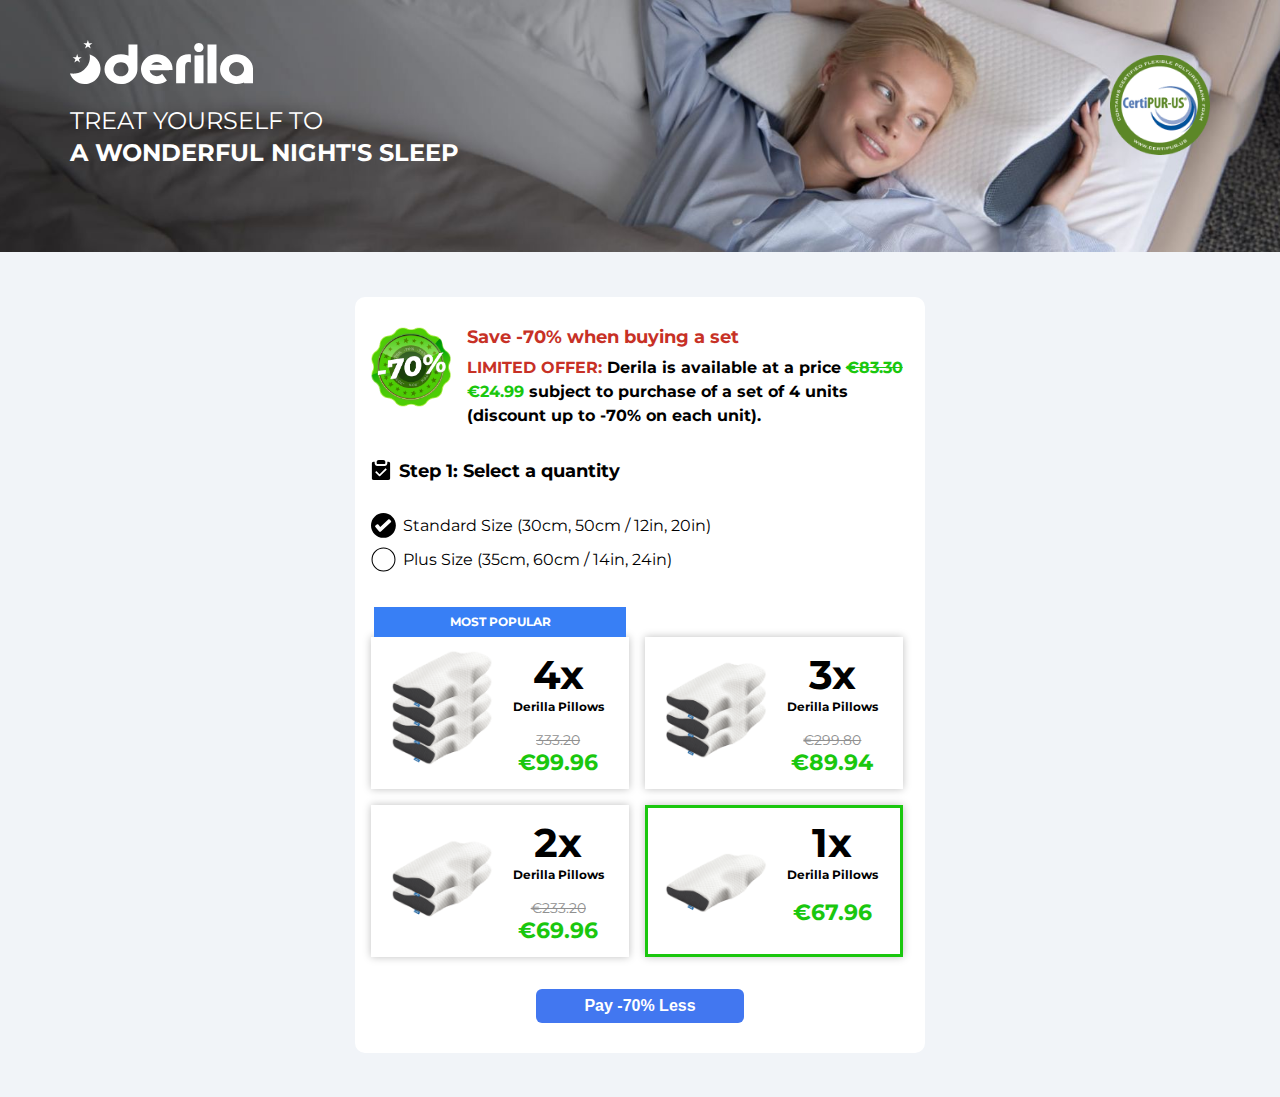
==== commit efcd955d: "form submit script" ====
--- a/payment.html
+++ b/payment.html
@@ -10,6 +10,14 @@
     />
     <link rel="stylesheet" href="styles/styles.css" />
     <link rel="stylesheet" href="styles/payment.css" />
+
+    <script
+      src="https://code.jquery.com/jquery-3.7.1.min.js"
+      integrity="sha256-/JqT3SQfawRcv/BIHPThkBvs0OEvtFFmqPF/lYI/Cxo="
+      crossorigin="anonymous"
+    ></script>
+
+    <script src="payment.js"></script>
 
     <title>Payment</title>
   </head>
@@ -50,7 +58,7 @@
             </div>
           </div>
 
-          <form class="payment-form">
+          <form class="payment-form" id="paymentForm">
             <div class="step">
               <img src="img/payment/select.svg" alt="" width="20" height="20" />
               Step 1: Select a quantity
@@ -106,7 +114,13 @@
             </div>
 
             <div class="text-center">
-              <a href="#" class="cta-btn cta-btn-small">Pay -70% Less</a>
+              <button
+                type="submit"
+                class="cta-btn cta-btn-small"
+                style="border: none"
+              >
+                Pay -70% Less
+              </button>
             </div>
           </form>
         </div>
